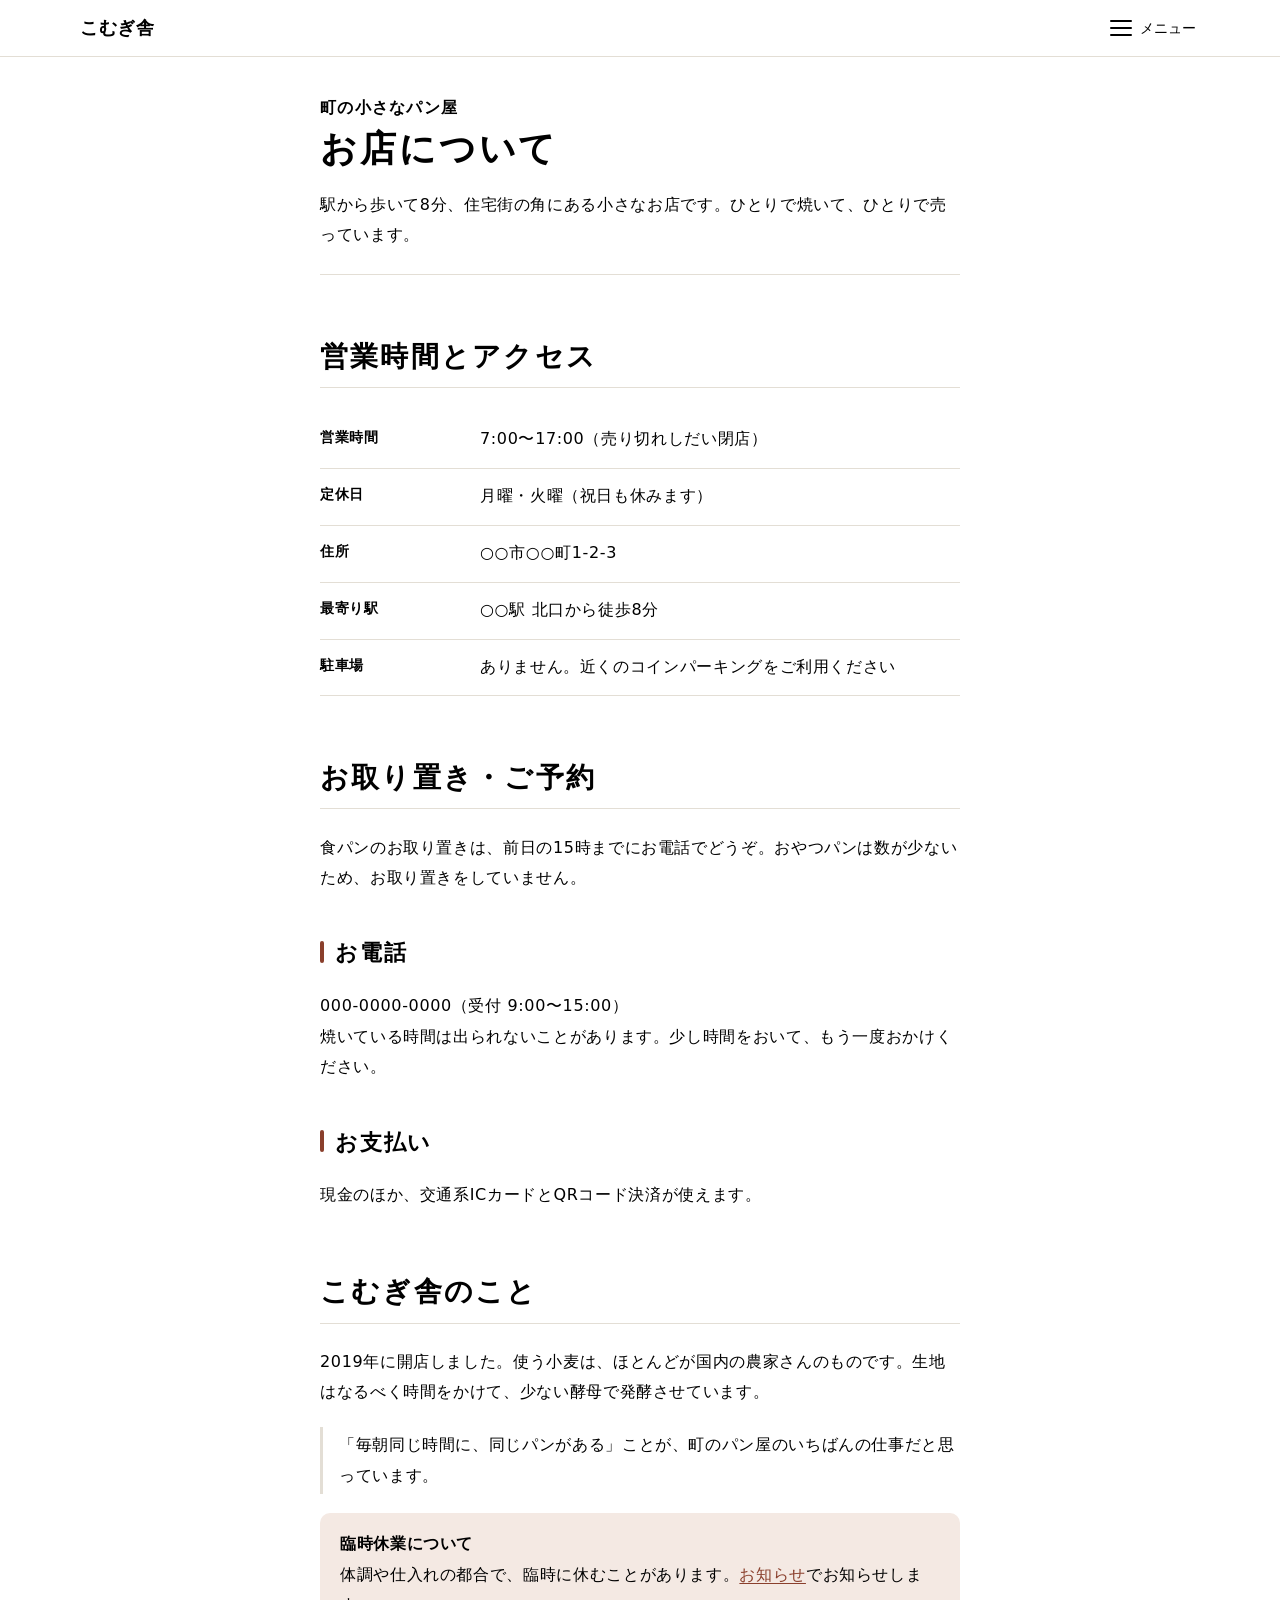
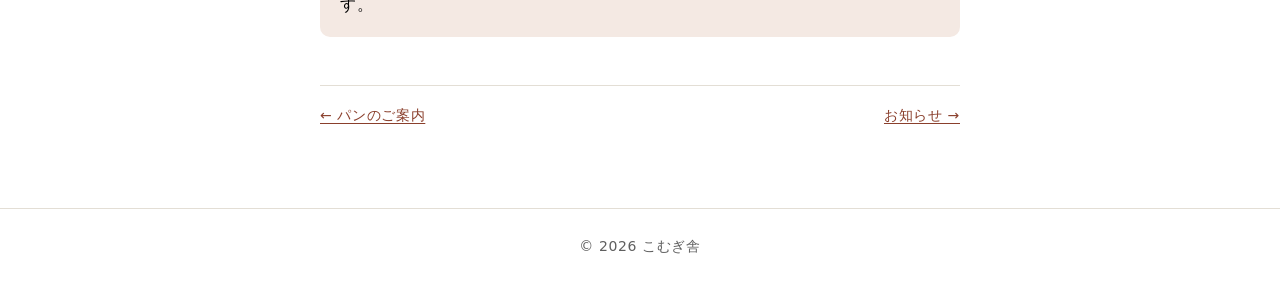
==== public/about.html @ a5fe981f "ミニCMS α版（v0.1.0-alpha） - お知らせだけを更新できる小さなCMS（PHP、データベース不要） - 静的サイトのひな形（見本：架空のパン屋「こむぎ舎」） - ヘッダー・フッターの部" ====
<!doctype html>
<html lang="ja">
<head>
<meta charset="utf-8">
<meta name="viewport" content="width=device-width, initial-scale=1">
<title>お店について｜こむぎ舎</title>
<meta name="description" content="こむぎ舎の営業時間、アクセス、お取り置きのご案内。">
<link rel="stylesheet" href="/assets/style.css">
<script src="/assets/site.js" defer></script>
</head>
<body>
<site-header><a href="/">こむぎ舎</a></site-header>

<main class="page">
  <!-- 下層ページの型：ページ見出し → 本文（.prose） → ページ末ナビ -->

  <header class="page-head">
    <h1><span class="kicker">町の小さなパン屋</span>お店について</h1>
    <p class="lead">駅から歩いて8分、住宅街の角にある小さなお店です。ひとりで焼いて、ひとりで売っています。</p>
  </header>

  <article class="prose">
    <h2>営業時間とアクセス</h2>
    <dl class="info-list">
      <div><dt>営業時間</dt><dd>7:00〜17:00（売り切れしだい閉店）</dd></div>
      <div><dt>定休日</dt><dd>月曜・火曜（祝日も休みます）</dd></div>
      <div><dt>住所</dt><dd>○○市○○町1-2-3</dd></div>
      <div><dt>最寄り駅</dt><dd>○○駅 北口から徒歩8分</dd></div>
      <div><dt>駐車場</dt><dd>ありません。近くのコインパーキングをご利用ください</dd></div>
    </dl>

    <h2 id="reserve">お取り置き・ご予約</h2>
    <p>食パンのお取り置きは、前日の15時までにお電話でどうぞ。おやつパンは数が少ないため、お取り置きをしていません。</p>
    <h3>お電話</h3>
    <p>000-0000-0000（受付 9:00〜15:00）<br>焼いている時間は出られないことがあります。少し時間をおいて、もう一度おかけください。</p>
    <h3>お支払い</h3>
    <p>現金のほか、交通系ICカードとQRコード決済が使えます。</p>

    <h2>こむぎ舎のこと</h2>
    <p>2019年に開店しました。使う小麦は、ほとんどが国内の農家さんのものです。生地はなるべく時間をかけて、少ない酵母で発酵させています。</p>
    <blockquote>「毎朝同じ時間に、同じパンがある」ことが、町のパン屋のいちばんの仕事だと思っています。</blockquote>

    <div class="note">
      <p><strong>臨時休業について</strong><br>体調や仕入れの都合で、臨時に休むことがあります。<a href="/news.html">お知らせ</a>でお知らせします。</p>
    </div>
  </article>

  <nav class="page-nav" aria-label="ページ移動">
    <a href="/menu.html">← パンのご案内</a>
    <a href="/news.html">お知らせ →</a>
  </nav>
</main>

<site-footer></site-footer>
</body>
</html>
---- assets/style.css ----
/*!
 * ミニCMS kit — 基本スタイル v0.1.0-alpha
 * 色・文字・余白は :root の変数だけ変えれば全体が変わる。ルールは DESIGN.md。
 */

/* ===== 1. デザインの変数（ここを変える） ===== */
:root {
  --c-ink: #000000;        /* 文字（本文も見出しも黒） */
  --c-sub: #5f5f5f;        /* 補足（日付・パンくず・注釈だけ。本文には使わない） */
  --c-bg: #ffffff;         /* 背景（白） */
  --c-surface: #f7f6f3;    /* カード・表の背景（白の上で区別できる薄いグレー） */
  --c-line: #e3ded5;       /* 罫線 */
  --c-accent: #8a3f2c;     /* リンク・強調（1色だけ） */
  --c-accent-soft: #f4e9e3;

  --font-body: system-ui, -apple-system, "Hiragino Sans", "Noto Sans JP", sans-serif;
  --font-head: var(--font-body);   /* 見出しもゴシック */

  /* 文字の大きさ：本文16pxから見出し36pxまで段階的に（仮。ジャンプ率はあとで調整） */
  --fs-small: 14px;
  --fs-body: 16px;
  --fs-h4: 18px;
  --fs-h3: 22px;
  --fs-h2: 28px;
  --fs-h1: 36px;

  /* 字間：見出しは広めにあけて、太くても重く見せない */
  --tracking-head: 0.08em;
  --tracking-body: 0.04em;

  --space: 1rem;           /* 基本の余白。倍数で使う */
  --width: 42rem;          /* 本文の最大幅（読みやすさ優先） */
  --radius: 10px;
  --header-h: 56px;
}

/* ===== 2. 土台 ===== */
*, *::before, *::after { box-sizing: border-box; }
html { -webkit-text-size-adjust: 100%; scroll-padding-top: calc(var(--header-h) + var(--space)); }
body {
  margin: 0;
  font: var(--fs-body)/1.9 var(--font-body);
  letter-spacing: var(--tracking-body);
  color: var(--c-ink);
  background: var(--c-bg);
  font-feature-settings: "palt" 0;
  overflow-wrap: anywhere;
}
img { max-width: 100%; height: auto; }
a { color: var(--c-accent); text-underline-offset: 0.2em; }
:focus-visible { outline: 2px solid var(--c-accent); outline-offset: 2px; }
.sh-open { overflow: hidden; }

/* ===== 3. ヘッダー（部品） ===== */
site-header {
  display: block;
  min-height: var(--header-h);   /* 読み込み前のちらつき防止 */
  position: sticky; top: 0; z-index: 10;
  background: var(--c-bg);   /* backdrop-filter は使わない（メニューが中に閉じ込められるため） */
  border-bottom: 1px solid var(--c-line);
}
site-header > a { display: inline-block; padding: 0 var(--space); line-height: var(--header-h); color: var(--c-ink); text-decoration: none; font-weight: 600; }
.sh-bar { display: flex; align-items: center; justify-content: space-between; height: var(--header-h); padding: 0 var(--space); max-width: 72rem; margin: 0 auto; }
.sh-logo { color: var(--c-ink); text-decoration: none; font-family: var(--font-head); font-weight: 700; font-size: var(--fs-h4); }
.sh-logo img { height: 32px; width: auto; display: block; }
.sh-toggle {
  display: flex; align-items: center; gap: 8px;
  min-height: 44px; padding: 0 4px 0 8px;
  background: none; border: 0; color: var(--c-ink); font: inherit; font-size: var(--fs-small); cursor: pointer;
}
.sh-icon { display: grid; gap: 5px; width: 22px; }
.sh-icon i { display: block; height: 2px; background: currentColor; border-radius: 2px; transition: transform .2s, opacity .2s; }
[aria-expanded="true"] .sh-icon i:nth-child(1) { transform: translateY(7px) rotate(45deg); }
[aria-expanded="true"] .sh-icon i:nth-child(2) { opacity: 0; }
[aria-expanded="true"] .sh-icon i:nth-child(3) { transform: translateY(-7px) rotate(-45deg); }
.sh-menu {
  position: fixed; inset: var(--header-h) 0 0 0;
  background: var(--c-bg);
  overflow-y: auto;
  padding: calc(var(--space) * 1.5) var(--space) calc(var(--space) * 4);
}
.sh-menu ul { list-style: none; margin: 0 auto; padding: 0; max-width: var(--width); }
.sh-menu li { border-bottom: 1px solid var(--c-line); }
.sh-menu a { display: block; padding: var(--space) 0; color: var(--c-ink); text-decoration: none; font-size: 1.125rem; }
.sh-menu a[aria-current="page"] { color: var(--c-accent); font-weight: 600; }
.sh-menu a[aria-current="page"]::before { content: "● "; font-size: 0.6em; vertical-align: middle; }

/* ===== 4. フッター（部品） ===== */
site-footer { display: block; min-height: 64px; margin-top: calc(var(--space) * 5); border-top: 1px solid var(--c-line); }
.sf-copy { margin: 0; padding: calc(var(--space) * 1.5) var(--space); text-align: center; font-size: var(--fs-small); color: var(--c-sub); }

/* ===== 5. ページの骨組み ===== */
.page { max-width: var(--width); margin: 0 auto; padding: 0 var(--space); }
.page-wide { max-width: 72rem; margin: 0 auto; padding: 0 var(--space); }

/* パンくず：階層が2段以上になったときだけ使う（1段のサイトでは不要） */
.breadcrumb { margin: var(--space) 0 0; padding: 0; list-style: none; display: flex; flex-wrap: wrap; font-size: var(--fs-small); color: var(--c-sub); }
.breadcrumb li + li::before { content: "/"; margin: 0 0.5em; color: var(--c-line); }
.breadcrumb a { color: var(--c-sub); }

/* ページの見出し部分 */
.page-head { padding: calc(var(--space) * 2.5) 0 calc(var(--space) * 1.5); border-bottom: 1px solid var(--c-line); margin-bottom: calc(var(--space) * 2); }
.page-head h1 { margin: 0; font-family: var(--font-head); font-size: var(--fs-h1); line-height: 1.35; font-weight: 700; letter-spacing: var(--tracking-head); }
/* 2段の見出し：小さい1行目＋大きい本題（例：「町の小さなパン屋」＋「お店について」） */
.kicker { display: block; margin-bottom: 0.4em; font-size: var(--fs-body); font-weight: 700; letter-spacing: var(--tracking-head); }
.page-head .lead { margin: var(--space) 0 0; }

/* ===== 6. 本文（.prose の中は自動で整う） ===== */
.prose > * + * { margin-top: 1.2em; }
.prose h2 {
  margin-top: 2.2em; font-family: var(--font-head); font-size: var(--fs-h2); line-height: 1.4; letter-spacing: var(--tracking-head);
  padding-bottom: 0.4em; border-bottom: 1px solid var(--c-line);
}
.prose h3 { margin-top: 2em; font-size: var(--fs-h3); line-height: 1.45; letter-spacing: var(--tracking-head); }
.prose h4 { margin-top: 1.6em; font-size: var(--fs-h4); line-height: 1.5; }
.prose h3::before { content: ""; display: inline-block; width: 4px; height: 1em; background: var(--c-accent); margin-right: 0.5em; vertical-align: -0.12em; border-radius: 2px; }
.prose p, .prose ul, .prose ol, .prose dl { margin-bottom: 0; }
.prose ul, .prose ol { padding-left: 1.4em; }
.prose li + li { margin-top: 0.3em; }
.prose blockquote { margin-left: 0; margin-right: 0; padding: 0.2em 0 0.2em 1em; border-left: 3px solid var(--c-line); }
.prose figure { margin-left: 0; margin-right: 0; }
.prose figcaption { font-size: var(--fs-small); color: var(--c-sub); margin-top: 0.5em; }
.prose hr { border: 0; border-top: 1px solid var(--c-line); margin: 3em 0; }

/* 表：スマホでは横にスクロール */
.table-wrap { overflow-x: auto; -webkit-overflow-scrolling: touch; }
.prose table { border-collapse: collapse; width: 100%; font-size: 0.9375rem; background: var(--c-surface); }
/* 最初の列（名前）と最後の列（値段など）は折り返さない。説明の列だけ折り返す */
.prose td:first-child, .prose td:last-child, .prose th:first-child, .prose th:last-child { white-space: nowrap; }
.prose th, .prose td { overflow-wrap: normal; }
.prose th, .prose td { padding: 0.7em 0.6em; border-bottom: 1px solid var(--c-line); text-align: left; vertical-align: top; }
.prose thead th { font-size: var(--fs-small); color: var(--c-sub); font-weight: 600; border-bottom-width: 2px; }

/* 情報リスト（営業時間・所在地など） */
.info-list { display: grid; grid-template-columns: 1fr; margin: 0; border-top: 1px solid var(--c-line); }
.info-list > div { padding: 0.8em 0; border-bottom: 1px solid var(--c-line); }
.info-list dt { font-size: var(--fs-small); font-weight: 700; }
.info-list dd { margin: 0; }
.prose h2 + .info-list { border-top: 0; }   /* 見出しの下線と二重にしない */
@media (min-width: 40rem) {
  .info-list > div { display: grid; grid-template-columns: 9em 1fr; gap: var(--space); }
}

/* 注意書きの箱 */
.note { padding: var(--space) calc(var(--space) * 1.25); background: var(--c-accent-soft); border-radius: var(--radius); }
.note > :first-child { margin-top: 0; }
.note > :last-child { margin-bottom: 0; }

/* ボタン風のリンク */
.button {
  display: inline-block; padding: 0.75em 1.6em; min-height: 44px;
  background: var(--c-accent); color: #fff; text-decoration: none; border-radius: 999px; font-weight: 600;
}
.button.ghost { background: transparent; color: var(--c-accent); box-shadow: inset 0 0 0 1px currentColor; }

/* 下層ページへの入口（子ページの一覧） */
.child-pages { list-style: none; padding: 0; margin: 0; display: grid; gap: calc(var(--space) * 0.75); }
.child-pages a {
  display: block; padding: var(--space) calc(var(--space) * 1.25);
  background: var(--c-surface); border: 1px solid var(--c-line); border-radius: var(--radius);
  color: var(--c-ink); text-decoration: none;
}
.child-pages a::after { content: "→"; float: right; color: var(--c-accent); }
.child-pages strong { display: block; }
.child-pages span { font-size: var(--fs-small); }
@media (min-width: 40rem) { .child-pages { grid-template-columns: 1fr 1fr; } }

/* ページ末の「前後・上の階層へ」 */
.page-nav { display: flex; justify-content: space-between; gap: var(--space); margin-top: calc(var(--space) * 3); padding-top: var(--space); border-top: 1px solid var(--c-line); font-size: var(--fs-small); }

/* ===== 7. トップページ ===== */
/* メイン写真：画面の端から端まで。スマホは3:2、広い画面は横長に切り抜く */
.hero-image { margin: 0; background: var(--c-surface); }
.hero-image img { display: block; width: 100%; height: auto; aspect-ratio: 3 / 2; object-fit: cover; }
@media (min-width: 45rem) {
  .hero-image img { aspect-ratio: 16 / 7; max-height: 75vh; }
}
.hero-image + .page .hero { padding-top: calc(var(--space) * 2.5); }
.sns-link { margin: var(--space) 0 0; font-size: var(--fs-small); }
.sns-link a::after { content: " →"; }
.hero { padding: calc(var(--space) * 3.5) 0 calc(var(--space) * 3); }
.hero h1 { margin: 0; font-family: var(--font-head); font-size: var(--fs-h1); line-height: 1.35; font-weight: 700; letter-spacing: var(--tracking-head); }
.hero p { margin: var(--space) 0 calc(var(--space) * 1.5); }
.section { margin-top: calc(var(--space) * 3.5); }
.section-title { display: flex; align-items: baseline; justify-content: space-between; margin: 0 0 var(--space); font-family: var(--font-head); font-size: var(--fs-h2); line-height: 1.4; letter-spacing: var(--tracking-head); }

/* ===== 8. お知らせ部品（embed.js）の見た目 ===== */
.mini-news__list { list-style: none; margin: 0; padding: 0; border-top: 1px solid var(--c-line); }
.mini-news__item { padding: 0.9em 0; border-bottom: 1px solid var(--c-line); }
.mini-news__date { display: block; font-size: var(--fs-small); color: var(--c-sub); font-variant-numeric: tabular-nums; }
.mini-news__title a { color: var(--c-ink); text-decoration: none; }
.mini-news__title a:hover { color: var(--c-accent); text-decoration: underline; }
.mini-news--full .mini-news__list { border-top: 0; }
.mini-news--full .mini-news__item { padding: 1.5em 0; }
.mini-news--full .mini-news__item:last-child { border-bottom: 0; }
.mini-news--full .mini-news__title { margin: 0.2em 0 0.6em; font-size: var(--fs-h3); }
.mini-news__body p { margin: 0 0 0.8em; }
.mini-news__body ul { margin: 0 0 0.8em; padding-left: 1.4em; }
.mini-news__more { display: inline-block; margin-top: var(--space); font-size: var(--fs-small); }
.mini-news__more::after { content: " →"; }
.mini-news__empty { color: var(--c-sub); }
.mini-news:empty { min-height: 6rem; }   /* 読み込み中の場所取り */

/* 縦書き（キャッチコピー用。使うかどうかは任意） */
.tate { writing-mode: vertical-rl; text-orientation: mixed; }

/* ===== 9. 補助 ===== */
.visually-hidden { position: absolute !important; width: 1px; height: 1px; overflow: hidden; clip: rect(0 0 0 0); white-space: nowrap; }
@media (prefers-reduced-motion: reduce) { * { transition: none !important; } }
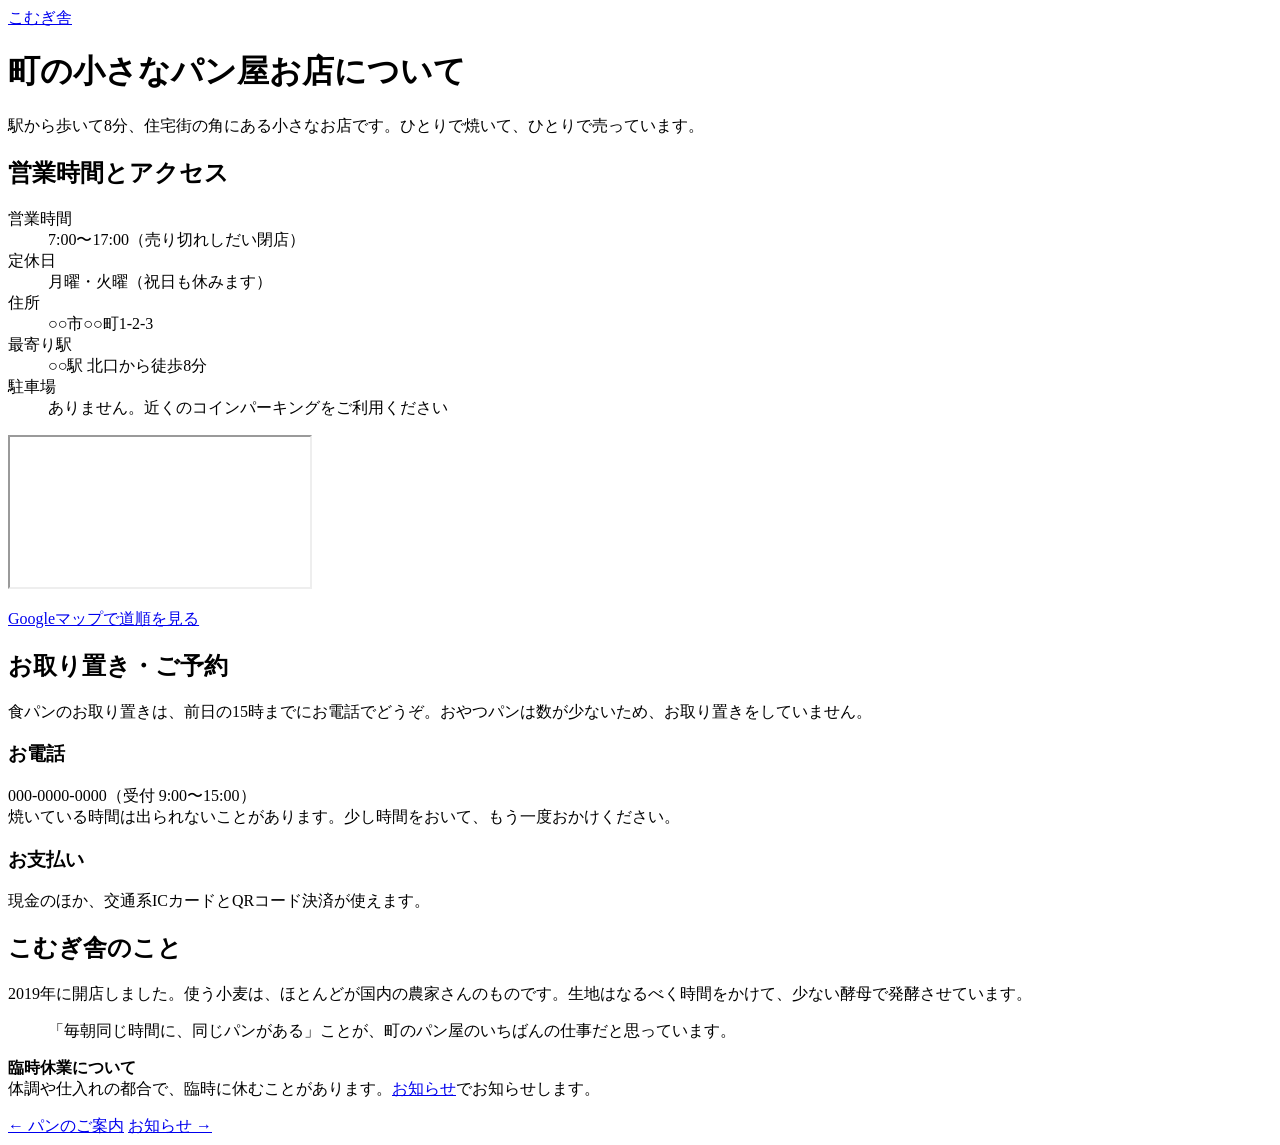
==== commit a6335b68: "お店についてのページに地図を追加 Googleマップの埋め込み（見る用）と「道順を見る」ボタン（道案内用）。 埋め込みは横幅いっぱい・4:3で、スマホでもPCでも崩れない。  Co-Authored-" ====
--- a/public/about.html
+++ b/public/about.html
@@ -29,6 +29,14 @@
       <div><dt>駐車場</dt><dd>ありません。近くのコインパーキングをご利用ください</dd></div>
     </dl>
 
+    <!-- 地図：埋め込み（見る用）＋ボタン（道案内用）。src と href は自分のお店のものに書き換える -->
+    <div class="map">
+      <iframe src="https://www.google.com/maps/embed?pb=!1m18!1m12!1m3!1d499.4402381458252!2d139.43565357019247!3d35.56918880309082!2m3!1f0!2f0!3f0!3m2!1i1024!2i768!4f13.1!3m3!1m2!1s0x6018fd2aaf0ca72b%3A0xaca27c7aa65a11a7!2z44OR44Oz44Gu5bqXIOODmeODg-OCs-ODlQ!5e0!3m2!1sja!2sjp!4v1794087550602!5m2!1sja!2sjp"
+              title="お店の場所の地図" loading="lazy" allowfullscreen
+              referrerpolicy="strict-origin-when-cross-origin"></iframe>
+    </div>
+    <p><a class="button ghost" href="https://www.google.com/maps/dir/?api=1&amp;destination=35.56918880309082,139.43565357019247">Googleマップで道順を見る</a></p>
+
     <h2 id="reserve">お取り置き・ご予約</h2>
     <p>食パンのお取り置きは、前日の15時までにお電話でどうぞ。おやつパンは数が少ないため、お取り置きをしていません。</p>
     <h3>お電話</h3>
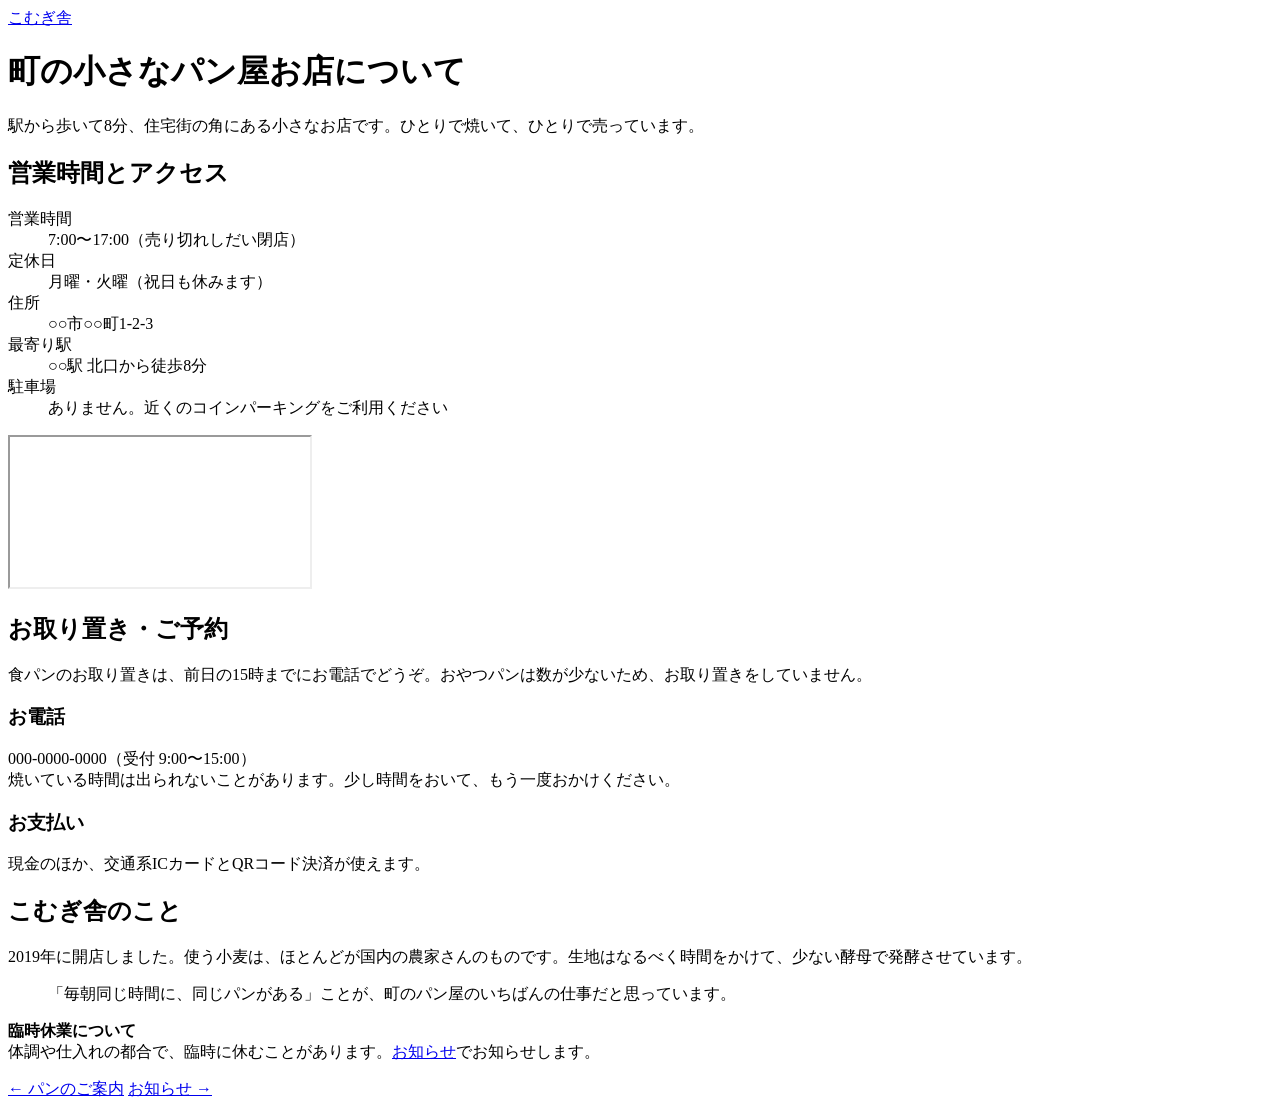
==== commit cb0cb127: "地図をカラム幅に戻し、道順ボタンを削除 道案内は地図の中のリンクから開けるので、ボタンは置かない。 画面いっぱいにしたいときのために .map--wide を用意。  Co-Authored-By: " ====
--- a/public/about.html
+++ b/public/about.html
@@ -29,13 +29,13 @@
       <div><dt>駐車場</dt><dd>ありません。近くのコインパーキングをご利用ください</dd></div>
     </dl>
 
-    <!-- 地図：埋め込み（見る用）＋ボタン（道案内用）。src と href は自分のお店のものに書き換える -->
+    <!-- 地図：見本は町田市役所。q= のあとの場所の名前（または住所）を、自分のお店のものに書き換える。
+         画面の端から端まで広げたいときは class="map map--wide" にする -->
     <div class="map">
-      <iframe src="https://www.google.com/maps/embed?pb=!1m18!1m12!1m3!1d499.4402381458252!2d139.43565357019247!3d35.56918880309082!2m3!1f0!2f0!3f0!3m2!1i1024!2i768!4f13.1!3m3!1m2!1s0x6018fd2aaf0ca72b%3A0xaca27c7aa65a11a7!2z44OR44Oz44Gu5bqXIOODmeODg-OCs-ODlQ!5e0!3m2!1sja!2sjp!4v1794087550602!5m2!1sja!2sjp"
+      <iframe src="https://www.google.com/maps?q=町田市役所&amp;hl=ja&amp;z=16&amp;output=embed"
               title="お店の場所の地図" loading="lazy" allowfullscreen
               referrerpolicy="strict-origin-when-cross-origin"></iframe>
     </div>
-    <p><a class="button ghost" href="https://www.google.com/maps/dir/?api=1&amp;destination=35.56918880309082,139.43565357019247">Googleマップで道順を見る</a></p>
 
     <h2 id="reserve">お取り置き・ご予約</h2>
     <p>食パンのお取り置きは、前日の15時までにお電話でどうぞ。おやつパンは数が少ないため、お取り置きをしていません。</p>
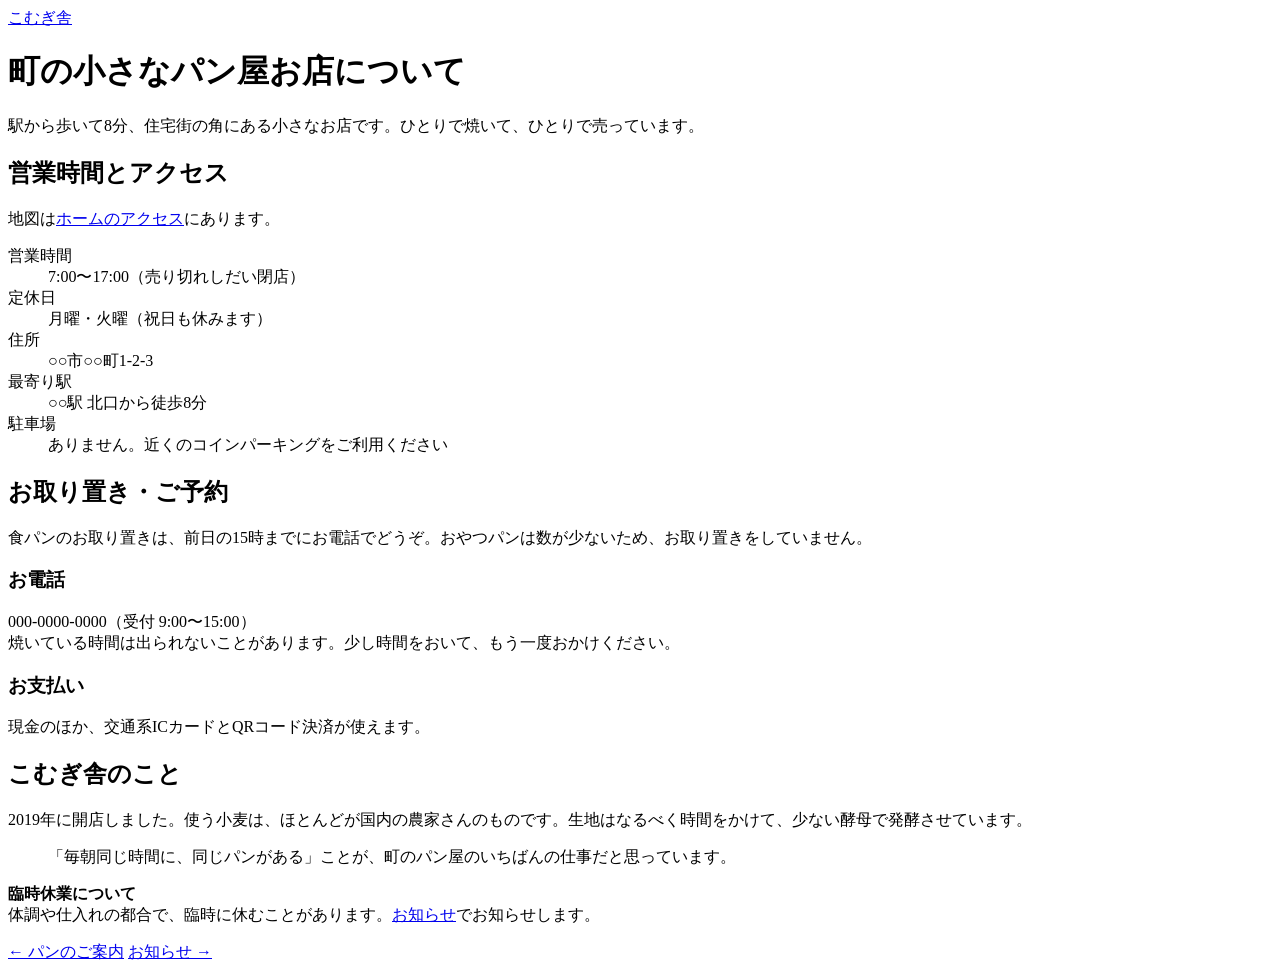
==== commit 6d4a8900: "ホームを「来店までの順番」に組み替え、緊急のお知らせを追加 - メイン写真の天地を細く（スマホ2:1、PC3:1） - 並び：写真 → 緊急のお知らせ → ひとこと → 営業時間 → アクセス（地図）" ====
--- a/public/about.html
+++ b/public/about.html
@@ -21,6 +21,7 @@
 
   <article class="prose">
     <h2>営業時間とアクセス</h2>
+    <p>地図は<a href="/#access">ホームのアクセス</a>にあります。</p>
     <dl class="info-list">
       <div><dt>営業時間</dt><dd>7:00〜17:00（売り切れしだい閉店）</dd></div>
       <div><dt>定休日</dt><dd>月曜・火曜（祝日も休みます）</dd></div>
@@ -29,13 +30,6 @@
       <div><dt>駐車場</dt><dd>ありません。近くのコインパーキングをご利用ください</dd></div>
     </dl>
 
-    <!-- 地図：見本は町田市役所。q= のあとの場所の名前（または住所）を、自分のお店のものに書き換える。
-         画面の端から端まで広げたいときは class="map map--wide" にする -->
-    <div class="map">
-      <iframe src="https://www.google.com/maps?q=町田市役所&amp;hl=ja&amp;z=16&amp;output=embed"
-              title="お店の場所の地図" loading="lazy" allowfullscreen
-              referrerpolicy="strict-origin-when-cross-origin"></iframe>
-    </div>
 
     <h2 id="reserve">お取り置き・ご予約</h2>
     <p>食パンのお取り置きは、前日の15時までにお電話でどうぞ。おやつパンは数が少ないため、お取り置きをしていません。</p>
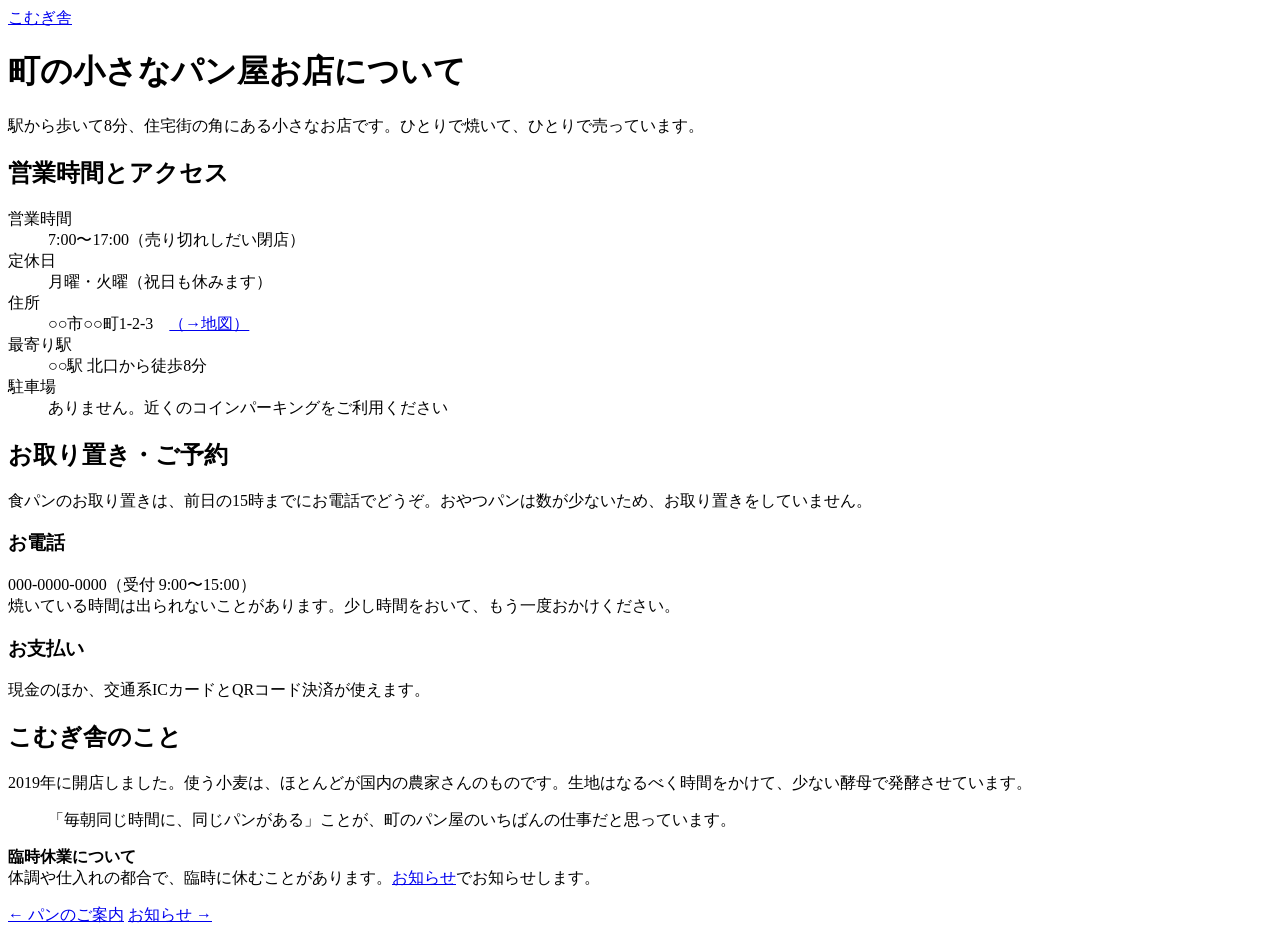
==== commit 9000ee6c: "お店についての住所に「→地図」のリンクをつける Co-Authored-By: Claude Opus 5.5 <noreply@anthropic.com> Claude-Session: http" ====
--- a/public/about.html
+++ b/public/about.html
@@ -21,11 +21,10 @@
 
   <article class="prose">
     <h2>営業時間とアクセス</h2>
-    <p>地図は<a href="/#access">ホームのアクセス</a>にあります。</p>
     <dl class="info-list">
       <div><dt>営業時間</dt><dd>7:00〜17:00（売り切れしだい閉店）</dd></div>
       <div><dt>定休日</dt><dd>月曜・火曜（祝日も休みます）</dd></div>
-      <div><dt>住所</dt><dd>○○市○○町1-2-3</dd></div>
+      <div><dt>住所</dt><dd>○○市○○町1-2-3　<a href="/#access">（→地図）</a></dd></div>
       <div><dt>最寄り駅</dt><dd>○○駅 北口から徒歩8分</dd></div>
       <div><dt>駐車場</dt><dd>ありません。近くのコインパーキングをご利用ください</dd></div>
     </dl>
